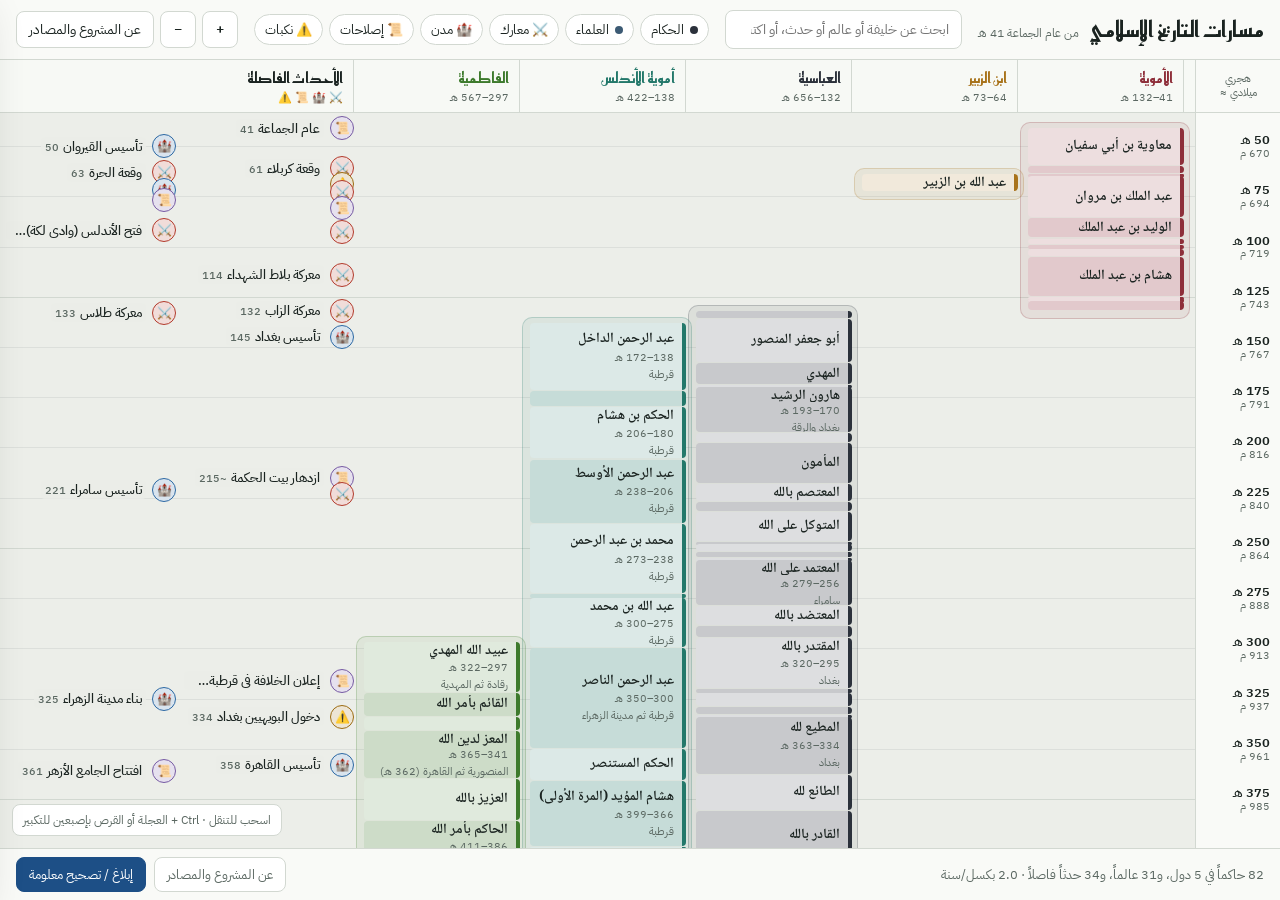
==== site/index.html @ c0fce83b "إضافة مفتاح Turnstile العام لنموذج الإبلاغ Co-Authored-By: Claude Opus 5.5 (1M context) <noreply@ant" ====
<!doctype html>
<html lang="ar" dir="rtl">
<head>
<meta charset="utf-8">
<meta name="viewport" content="width=device-width, initial-scale=1, viewport-fit=cover">
<title>مسارات التاريخ الإسلامي</title>
<meta name="description" content="لوحة تفاعلية للتاريخ الإسلامي من عام الجماعة 41 هـ: الدول المتعاصرة والحكام والعلماء والأحداث الفاصلة على خط زمني واحد.">
<link rel="preconnect" href="https://fonts.googleapis.com">
<link rel="preconnect" href="https://fonts.gstatic.com" crossorigin>
<link rel="stylesheet" href="https://fonts.googleapis.com/css2?family=IBM+Plex+Sans+Arabic:wght@400;500;600&family=Noto+Naskh+Arabic:wght@400;600&family=Reem+Kufi:wght@500;600&display=swap">
<link rel="stylesheet" href="styles.css">
<!-- TURNSTILE -->
<script src="https://challenges.cloudflare.com/turnstile/v0/api.js" async defer></script>
<!-- /TURNSTILE -->
</head>
<body>
<!-- BODY START -->
<div class="app">
  <header class="bar">
    <div class="brand"><h1>مسارات التاريخ الإسلامي</h1><span>من عام الجماعة 41 هـ</span></div>
    <div class="search">
      <input id="q" type="search" placeholder="ابحث عن خليفة أو عالم أو حدث، أو اكتب سنة هجرية" aria-label="بحث" autocomplete="off">
      <div class="results" id="results" hidden></div>
    </div>
    <div class="chips" role="group" aria-label="تصفية">
      <button class="chip" data-filter="ruler" aria-pressed="true"><i></i>الحكام</button>
      <button class="chip" data-filter="scholar" aria-pressed="true"><i></i>العلماء</button>
      <button class="chip" data-filter="battle" aria-pressed="true">⚔️ معارك</button>
      <button class="chip" data-filter="city" aria-pressed="true">🏰 مدن</button>
      <button class="chip" data-filter="reform" aria-pressed="true">📜 إصلاحات</button>
      <button class="chip" data-filter="calamity" aria-pressed="true">⚠️ نكبات</button>
    </div>
    <div class="tools">
      <button class="btn icon" id="zin" aria-label="تكبير">+</button>
      <button class="btn icon" id="zout" aria-label="تصغير">−</button>
      <button class="btn text" id="aboutBtn">عن المشروع والمصادر</button>
    </div>
  </header>

  <main class="stage" id="stage" aria-label="اللوحة الزمنية">
    <div class="layer" id="layer"></div>
    <div class="heads" id="heads"></div>
    <div class="axis" id="axis"></div>
    <div class="hint">اسحب للتنقل · Ctrl + العجلة أو القرص بإصبعين للتكبير</div>
  </main>

  <footer class="foot">
    <span><span id="statLine"></span> · <span id="zoomLabel"></span></span>
    <div class="acts">
      <button class="btn" id="aboutBtn2">عن المشروع والمصادر</button>
      <button class="btn primary" id="reportBtn">إبلاغ / تصحيح معلومة</button>
    </div>
  </footer>
</div>

<aside class="drawer" id="drawer" aria-hidden="true" aria-labelledby="dTitle"></aside>

<div class="modal" id="about" hidden role="dialog" aria-modal="true" aria-labelledby="aboutTitle">
  <div class="sheet">
    <header><h2 id="aboutTitle">عن المشروع والمصادر</h2><button class="close" data-close aria-label="إغلاق">×</button></header>
    <div class="content prose">
      <h3>فكرة المشروع</h3>
      <p>لوحة واحدة تجمع التاريخ الإسلامي منذ عام الجماعة (41 هـ / 661 م). المحور الرأسي هو الزمن بالسنوات الهجرية مع ما يقابلها ميلادياً، والمسارات الأفقية هي الدول والخلافات. حين تتعاصر دولتان تظهران مسارين متوازيين عند السنوات نفسها، فتقرأ ما كان يجري في بغداد وقرطبة والقاهرة في لحظة واحدة.</p>
      <h3>منهجية العمل</h3>
      <ul>
        <li><b>تداول الحكم:</b> يُعتمد خيار «الخلافة» في ترتيب تداول الحكم، ويُذكر كل حاكم بفترة حكمه ومقر حكمه وأبرز ما وقع في عهده.</li>
        <li><b>الوقائع الخلافية:</b> تُعرض بإيجاز وحياد، بذكر الواقعة دون ترجيح، مع الإشارة إلى اختلاف المصادر حيث يقع.</li>
        <li><b>التواريخ:</b> لكل سجل سنتاه الهجرية والميلادية مدخلتين صراحةً. أما الأرقام الميلادية على المحور فتقريبية للتوجيه فقط. وتعني العلامة «~» أن التاريخ تقريبي في المصادر.</li>
        <li><b>المراجعة:</b> كل سجل يمر بمراجعة منهجية على المصادر قبل اعتماده، وتظهر حالته في بطاقته.</li>
      </ul>
      <h3>معايير الاختيار</h3>
      <ul>
        <li><b>الحكام:</b> الشمول التام لجميع الخلفاء والحكام في كل دولة مدرجة، دون استثناء.</li>
        <li><b>العلماء:</b> المعيار التأسيسي (أصحاب المذاهب وكتب الحديث الأمهات ومؤسسو العلوم)، والمعيار التأثيري الموسوعي، ومعيار الريادة العلمية التجريبية، مع ربط كل عالم بالمدينة التي برز فيها.</li>
        <li><b>الأحداث:</b> ⚔️ المعارك الفاصلة والفتوحات الكبرى، 🏰 تأسيس المدن والعواصم، 📜 الإصلاحات الإدارية والعلمية، ⚠️ النكبات والتحولات الاجتماعية.</li>
      </ul>
      <h3>المصادر المعتمدة</h3>
      <ol id="srcList"></ol>
      <h3>حالة البيانات</h3>
      <p>هذه نسخة أولى تضم الأموية، وخلافة ابن الزبير، والعباسية في بغداد، وأموية الأندلس، والفاطمية. جميع السجلات الآن بحالة «مسودة» حتى تتم مراجعتها على المصادر. الدول التالية في خطة الإدخال: العباسية في القاهرة، والمماليك، والعثمانية، والمرابطون والموحدون، والسلاجقة وغيرها.</p>
      <p>إن وجدت خطأ فاستخدم زر «إبلاغ / تصحيح معلومة» في أي بطاقة أو أسفل الصفحة.</p>
    </div>
  </div>
</div>

<div class="modal" id="feedback" hidden role="dialog" aria-modal="true" aria-labelledby="fbTitle">
  <div class="sheet">
    <header><h2 id="fbTitle">إبلاغ / تصحيح معلومة</h2><button class="close" data-close aria-label="إغلاق">×</button></header>
    <div class="content">
      <form class="form" id="fbForm" novalidate>
        <label for="fbType">نوع الملاحظة
          <select id="fbType" name="type" required>
            <option value="historical">خطأ تاريخي</option>
            <option value="spelling">خطأ إملائي</option>
            <option value="add_scholar">اقتراح إضافة عالم</option>
            <option value="add_event">اقتراح إضافة حدث</option>
            <option value="other">أخرى</option>
          </select>
        </label>
        <label for="fbItem">العنصر المعني
          <input id="fbItem" name="item_label" maxlength="200" placeholder="مثال: هارون الرشيد (170 هـ)">
        </label>
        <input type="hidden" id="fbItemKey" name="item_key">
        <label for="fbDetails">التفاصيل
          <textarea id="fbDetails" name="details" maxlength="3000" required placeholder="ما الخطأ أو الإضافة المقترحة؟"></textarea>
        </label>
        <label for="fbSource">المصدر المقترح
          <input id="fbSource" name="source" maxlength="500" placeholder="اسم الكتاب والجزء والصفحة إن أمكن">
        </label>
        <label for="fbEmail">بريدك للتواصل (اختياري)
          <input id="fbEmail" name="email" type="email" maxlength="200" autocomplete="email">
        </label>
        <div class="hp" aria-hidden="true"><label for="fbWebsite">اترك هذا الحقل فارغاً<input id="fbWebsite" name="website" tabindex="-1" autocomplete="off"></label></div>
        <!-- TURNSTILE --><div class="cf-turnstile" data-sitekey="0x4AAAAAAFi5M4EU6IXtE2SF" data-language="ar"></div><!-- /TURNSTILE -->
        <div class="msg" id="fbMsg" hidden></div>
        <div class="row"><button class="btn primary" id="fbSend" type="submit">إرسال الملاحظة</button><button class="btn" type="button" data-close>إلغاء</button></div>
      </form>
    </div>
  </div>
</div>
<!-- BODY END -->
<script src="data.js"></script>
<script src="app.js"></script>
</body>
</html>
---- site/styles.css ----
/* Layout: full-screen canvas. Time axis down the right edge, parallel dynasty lanes run right-to-left, detail drawer slides in from the left. */
:root {
  --bg: #eceee9;
  --surface: #f9faf7;
  --raised: #ffffff;
  --ink: #1a2320;
  --muted: #5b6862;
  --line: #d2d8d1;
  --grid: rgba(26, 35, 32, 0.07);
  --accent: #1d4f86;
  --accent-ink: #ffffff;
  --focus: #1d4f86;
  --shadow: 0 10px 40px rgba(20, 30, 26, 0.16);

  --d-umayyad: #8e2f3a;
  --d-zubayr: #a8731b;
  --d-abbasid: #2b313b;
  --d-andalus: #23786a;
  --d-fatimid: #3d7a2c;

  --c-battle: #b23a2b;
  --c-city: #2c68a3;
  --c-reform: #765aa3;
  --c-calamity: #9c6c12;
  --c-scholar: #3c5a74;

  --f-display: "Reem Kufi", "Noto Kufi Arabic", "Segoe UI", Tahoma, sans-serif;
  --f-body: "Noto Naskh Arabic", "Amiri", "Traditional Arabic", serif;
  --f-ui: "IBM Plex Sans Arabic", "Segoe UI", Tahoma, sans-serif;
  color-scheme: light;
}
@media (prefers-color-scheme: dark) {
  :root:not([data-theme="light"]) {
    --bg: #111614; --surface: #171d1a; --raised: #1e2522; --ink: #e5ebe6; --muted: #98a59e; --line: #2c3631;
    --grid: rgba(229, 235, 230, 0.06); --accent: #7fb0e6; --accent-ink: #0d1a28; --focus: #9cc3ef; --shadow: 0 10px 40px rgba(0, 0, 0, 0.5);
    --d-umayyad: #c75b67; --d-zubayr: #d39b3c; --d-abbasid: #9aa6b8; --d-andalus: #4fb3a1; --d-fatimid: #72b45c;
    --c-battle: #e0705f; --c-city: #6ea6dc; --c-reform: #a991d4; --c-calamity: #d3a24a; --c-scholar: #8eb0cc;
    color-scheme: dark;
  }
}
:root[data-theme="dark"] {
  --bg: #111614; --surface: #171d1a; --raised: #1e2522; --ink: #e5ebe6; --muted: #98a59e; --line: #2c3631;
  --grid: rgba(229, 235, 230, 0.06); --accent: #7fb0e6; --accent-ink: #0d1a28; --focus: #9cc3ef; --shadow: 0 10px 40px rgba(0, 0, 0, 0.5);
  --d-umayyad: #c75b67; --d-zubayr: #d39b3c; --d-abbasid: #9aa6b8; --d-andalus: #4fb3a1; --d-fatimid: #72b45c;
  --c-battle: #e0705f; --c-city: #6ea6dc; --c-reform: #a991d4; --c-calamity: #d3a24a; --c-scholar: #8eb0cc;
  color-scheme: dark;
}

html, body { height: 100%; }
[hidden] { display: none !important; }
body {
  margin: 0; background: var(--bg); color: var(--ink);
  font-family: var(--f-ui); font-size: 14px; overflow: hidden;
}
.app { height: 100%; display: grid; grid-template-rows: auto 1fr auto; }
button, input, select, textarea { font: inherit; color: inherit; }
:focus-visible { outline: 2px solid var(--focus); outline-offset: 2px; }

/* top bar */
.bar {
  display: flex; flex-wrap: wrap; align-items: center; gap: 10px 16px;
  padding-block: 10px; padding-left: max(16px, env(safe-area-inset-left, 0px)); padding-right: max(16px, env(safe-area-inset-right, 0px));
  background: var(--surface); border-bottom: 1px solid var(--line); position: relative; z-index: 20;
}
.brand { display: flex; align-items: baseline; gap: 10px; min-width: 0; }
.brand h1 { font-family: var(--f-display); font-weight: 600; font-size: 22px; margin: 0; letter-spacing: 0; white-space: nowrap; }
.brand span { color: var(--muted); font-size: 12px; white-space: nowrap; }
.search { position: relative; flex: 1 1 220px; max-width: 360px; min-width: 0; }
.search input {
  width: 100%; box-sizing: border-box; padding: 8px 12px; border-radius: 8px;
  border: 1px solid var(--line); background: var(--raised);
}
.results {
  position: absolute; inset-inline: 0; top: calc(100% + 4px); background: var(--raised); border: 1px solid var(--line);
  border-radius: 8px; box-shadow: var(--shadow); max-height: 320px; overflow: auto; z-index: 30; padding: 4px;
}
.results button {
  display: flex; justify-content: space-between; gap: 12px; width: 100%; text-align: start; padding: 8px 10px;
  border: 0; background: none; border-radius: 6px; cursor: pointer;
}
.results button:hover, .results button.on { background: var(--bg); }
.results small { color: var(--muted); font-variant-numeric: tabular-nums; white-space: nowrap; }
.chips { display: flex; flex-wrap: wrap; gap: 6px; }
.chip {
  display: inline-flex; align-items: center; gap: 6px; padding: 5px 10px; border-radius: 999px;
  border: 1px solid var(--line); background: var(--raised); cursor: pointer; font-size: 13px;
}
.chip[aria-pressed="false"] { opacity: 0.45; }
.chip i { width: 8px; height: 8px; border-radius: 50%; background: var(--d-abbasid); display: inline-block; }
.chip[data-filter="scholar"] i { background: var(--c-scholar); }
.tools { display: flex; gap: 6px; margin-inline-start: auto; }
.btn {
  padding: 7px 12px; border-radius: 8px; border: 1px solid var(--line); background: var(--raised); cursor: pointer; white-space: nowrap;
}
.btn.primary { background: var(--accent); color: var(--accent-ink); border-color: var(--accent); }
.btn.icon { width: 36px; padding: 7px 0; text-align: center; font-weight: 600; }

/* stage */
.stage { position: relative; overflow: hidden; touch-action: none; cursor: grab; user-select: none; background: var(--bg); }
.stage.dragging { cursor: grabbing; }
.layer { position: absolute; inset: 0; }
.grid-line { position: absolute; left: 0; right: 0; height: 0; border-top: 1px solid var(--grid); }
.grid-line.major { border-top-color: var(--line); }
.band { position: absolute; border-radius: 10px; background: color-mix(in srgb, var(--c) 8%, transparent); border: 1px solid color-mix(in srgb, var(--c) 22%, transparent); }

.axis {
  position: absolute; top: 0; bottom: 0; right: 0; width: 84px; background: var(--surface);
  border-left: 1px solid var(--line); z-index: 6; padding-right: env(safe-area-inset-right, 0px);
}
.tick { position: absolute; right: 10px; transform: translateY(-50%); text-align: right; line-height: 1.15; font-variant-numeric: tabular-nums; }
.tick b { display: block; font-size: 13px; font-weight: 600; }
.tick small { display: block; font-size: 10.5px; color: var(--muted); }
.axis-cap { position: absolute; top: 0; right: 0; width: 84px; height: 52px; display: grid; place-content: center; text-align: center; font-size: 11px; color: var(--muted); background: var(--surface); border-bottom: 1px solid var(--line); z-index: 2; line-height: 1.3; }

.heads { position: absolute; top: 0; left: 0; right: 84px; height: 52px; background: color-mix(in srgb, var(--surface) 92%, transparent); border-bottom: 1px solid var(--line); z-index: 5; overflow: hidden; }
.head { position: absolute; top: 0; height: 52px; display: flex; flex-direction: column; justify-content: center; padding-inline: 10px; box-sizing: border-box; border-inline-start: 1px solid var(--line); }
.head strong { font-family: var(--f-display); font-weight: 600; font-size: 15px; color: var(--c, var(--ink)); white-space: nowrap; overflow: hidden; text-overflow: ellipsis; }
.head small { color: var(--muted); font-size: 11px; font-variant-numeric: tabular-nums; white-space: nowrap; }

.item { position: absolute; border: 0; padding: 0; margin: 0; background: none; cursor: pointer; text-align: right; color: var(--ink); }
.ruler {
  background: color-mix(in srgb, var(--c) 16%, var(--raised)); border-right: 4px solid var(--c);
  border-radius: 4px; overflow: hidden; box-sizing: border-box; padding: 0 8px; display: flex; flex-direction: column; justify-content: center;
}
.ruler:nth-child(even) { background: color-mix(in srgb, var(--c) 26%, var(--raised)); }
.ruler .n { font-family: var(--f-body); font-size: 14px; font-weight: 600; white-space: nowrap; overflow: hidden; text-overflow: ellipsis; line-height: 1.3; }
.ruler .y { font-size: 11px; color: var(--muted); font-variant-numeric: tabular-nums; white-space: nowrap; }
.ruler .cap { font-size: 11px; color: var(--muted); white-space: nowrap; overflow: hidden; text-overflow: ellipsis; }
.ruler.thin .n, .ruler.thin .y, .ruler.thin .cap { display: none; }
.ruler.short .y, .ruler.short .cap { display: none; }
.item.review::after { content: ""; position: absolute; top: 4px; left: 4px; width: 6px; height: 6px; border-radius: 50%; background: var(--c-calamity); }

.event { display: flex; align-items: center; gap: 6px; height: 24px; transform: translateY(-50%); white-space: nowrap; }
.event .dot { width: 22px; height: 22px; border-radius: 50%; display: grid; place-items: center; font-size: 12px; background: color-mix(in srgb, var(--c) 18%, var(--raised)); border: 1.5px solid var(--c); flex: none; }
.event .t { font-size: 12.5px; font-weight: 500; overflow: hidden; text-overflow: ellipsis; background: color-mix(in srgb, var(--bg) 80%, transparent); padding-inline: 4px; border-radius: 4px; }
.event .t em { font-style: normal; color: var(--muted); font-variant-numeric: tabular-nums; font-size: 11px; margin-inline-start: 4px; }

.scholar { display: flex; gap: 6px; }
.event.crowd .t, .scholar.crowd .lbl { display: none; }
.event.crowd:hover .t, .event.crowd:focus-visible .t { display: block; position: relative; z-index: 4; }
.scholar .life { width: 4px; border-radius: 2px; background: var(--c-scholar); flex: none; min-height: 10px; }
.scholar .life.approx { background: repeating-linear-gradient(to bottom, var(--c-scholar) 0 6px, transparent 6px 9px); }
.scholar .lbl { font-size: 12.5px; line-height: 1.35; white-space: nowrap; overflow: hidden; }
.scholar .lbl b { font-family: var(--f-body); font-weight: 600; display: block; overflow: hidden; text-overflow: ellipsis; }
.scholar .lbl small { color: var(--muted); display: block; overflow: hidden; text-overflow: ellipsis; }

.item.sel { outline: 2px solid var(--focus); outline-offset: 2px; z-index: 3; }
.hint { position: absolute; bottom: 12px; left: max(12px, env(safe-area-inset-left, 0px)); z-index: 7; background: var(--raised); border: 1px solid var(--line); border-radius: 8px; padding: 6px 10px; color: var(--muted); font-size: 12px; pointer-events: none; }

/* footer */
.foot {
  display: flex; flex-wrap: wrap; align-items: center; gap: 8px 16px; justify-content: space-between;
  padding-block: 8px; padding-left: max(16px, env(safe-area-inset-left, 0px)); padding-right: max(16px, env(safe-area-inset-right, 0px));
  background: var(--surface); border-top: 1px solid var(--line); font-size: 12.5px; color: var(--muted);
}
.foot .acts { display: flex; gap: 8px; }

/* drawer */
.drawer {
  position: fixed; top: 0; bottom: 0; left: 0; width: min(420px, 100vw); z-index: 40; background: var(--raised);
  box-shadow: var(--shadow); border-right: 1px solid var(--line); display: flex; flex-direction: column;
  transform: translateX(-104%); transition: transform 0.22s ease; padding-left: env(safe-area-inset-left, 0px);
}
.drawer.open { transform: none; }
.drawer header { display: flex; align-items: flex-start; gap: 12px; padding: 18px 20px 12px; border-bottom: 1px solid var(--line); border-top: 5px solid var(--c, var(--accent)); }
.drawer header > div { flex: 1; min-width: 0; }
.kicker { font-size: 12px; color: var(--c, var(--muted)); font-weight: 600; letter-spacing: 0; }
.drawer h2 { font-family: var(--f-display); font-weight: 600; font-size: 26px; margin: 4px 0 2px; text-wrap: balance; line-height: 1.25; }
.drawer .full { font-family: var(--f-body); color: var(--muted); font-size: 15px; }
.drawer .body { overflow: auto; padding: 16px 20px 24px; display: flex; flex-direction: column; gap: 18px; font-family: var(--f-body); font-size: 16px; line-height: 1.8; }
.facts { display: grid; grid-template-columns: auto 1fr; gap: 6px 14px; margin: 0; font-family: var(--f-ui); font-size: 14px; }
.facts dt { color: var(--muted); }
.facts dd { margin: 0; font-variant-numeric: tabular-nums; min-width: 0; }
.drawer h3 { font-family: var(--f-ui); font-size: 12.5px; color: var(--muted); font-weight: 600; margin: 0 0 6px; }
.drawer ul { margin: 0; padding-inline-start: 20px; }
.note { background: var(--bg); border-radius: 8px; padding: 10px 12px; font-size: 14.5px; line-height: 1.7; }
.status { display: inline-flex; align-items: center; gap: 6px; font-family: var(--f-ui); font-size: 12px; padding: 3px 9px; border-radius: 999px; border: 1px solid var(--line); color: var(--muted); }
.status::before { content: ""; width: 7px; height: 7px; border-radius: 50%; background: var(--c-calamity); }
.peers { display: flex; flex-wrap: wrap; gap: 6px; font-family: var(--f-ui); }
.peers button { border: 1px solid var(--line); background: var(--surface); border-radius: 6px; padding: 3px 8px; cursor: pointer; font-size: 13px; }
.peers button i { display: inline-block; width: 7px; height: 7px; border-radius: 50%; background: var(--c); margin-inline-end: 5px; }
.srcs { font-size: 14px; }
.srcs li span { color: var(--muted); }
.close { border: 0; background: none; font-size: 22px; cursor: pointer; color: var(--muted); padding: 0 4px; line-height: 1; }
.drawer footer { padding: 12px 20px; border-top: 1px solid var(--line); display: flex; gap: 8px; }

/* modal */
.modal { position: fixed; inset: 0; z-index: 50; background: rgba(10, 16, 14, 0.45); display: grid; place-items: center; padding: 16px; }
.sheet {
  background: var(--raised); border-radius: 12px; box-shadow: var(--shadow); width: min(640px, 100%); max-height: calc(100% - 32px);
  display: flex; flex-direction: column; overflow: hidden;
}
.sheet > header { display: flex; justify-content: space-between; align-items: center; padding: 16px 20px; border-bottom: 1px solid var(--line); }
.sheet > header h2 { font-family: var(--f-display); font-weight: 600; font-size: 22px; margin: 0; }
.sheet .content { overflow: auto; padding: 18px 20px 22px; }
.prose { font-family: var(--f-body); font-size: 16px; line-height: 1.9; max-width: 65ch; }
.prose h3 { font-family: var(--f-display); font-weight: 600; font-size: 18px; margin: 22px 0 6px; }
.prose h3:first-child { margin-top: 0; }
.prose ol, .prose ul { padding-inline-start: 22px; margin: 6px 0; }
.form { display: grid; gap: 14px; }
.form label { display: grid; gap: 6px; font-size: 13px; color: var(--muted); }
.form input, .form select, .form textarea { padding: 9px 11px; border-radius: 8px; border: 1px solid var(--line); background: var(--surface); color: var(--ink); font-size: 14.5px; }
.form textarea { min-height: 110px; resize: vertical; font-family: var(--f-body); line-height: 1.7; }
.form .hp { position: absolute; left: -9999px; width: 1px; height: 1px; overflow: hidden; }
.form .row { display: flex; gap: 10px; flex-wrap: wrap; align-items: center; }
.msg { border-radius: 8px; padding: 10px 12px; font-size: 14px; background: var(--bg); }
.msg.ok { border-inline-start: 4px solid var(--d-fatimid); }
.msg.warn { border-inline-start: 4px solid var(--c-calamity); }

@media (max-width: 720px) {
  .brand span { display: none; }
  .bar { gap: 8px 10px; }
  .chips { flex-wrap: nowrap; overflow-x: auto; flex: 1 1 100%; order: 3; scrollbar-width: none; }
  .chip { flex: none; }
  .tools { order: 1; }
  .tools .btn.text { display: none; }
  .drawer { top: auto; height: 78%; width: 100%; border-right: 0; border-radius: 14px 14px 0 0; transform: translateY(104%); padding-bottom: env(safe-area-inset-bottom, 0px); }
  .drawer.open { transform: none; }
  .hint { display: none; }
}
@media (prefers-reduced-motion: reduce) { .drawer { transition: none; } }
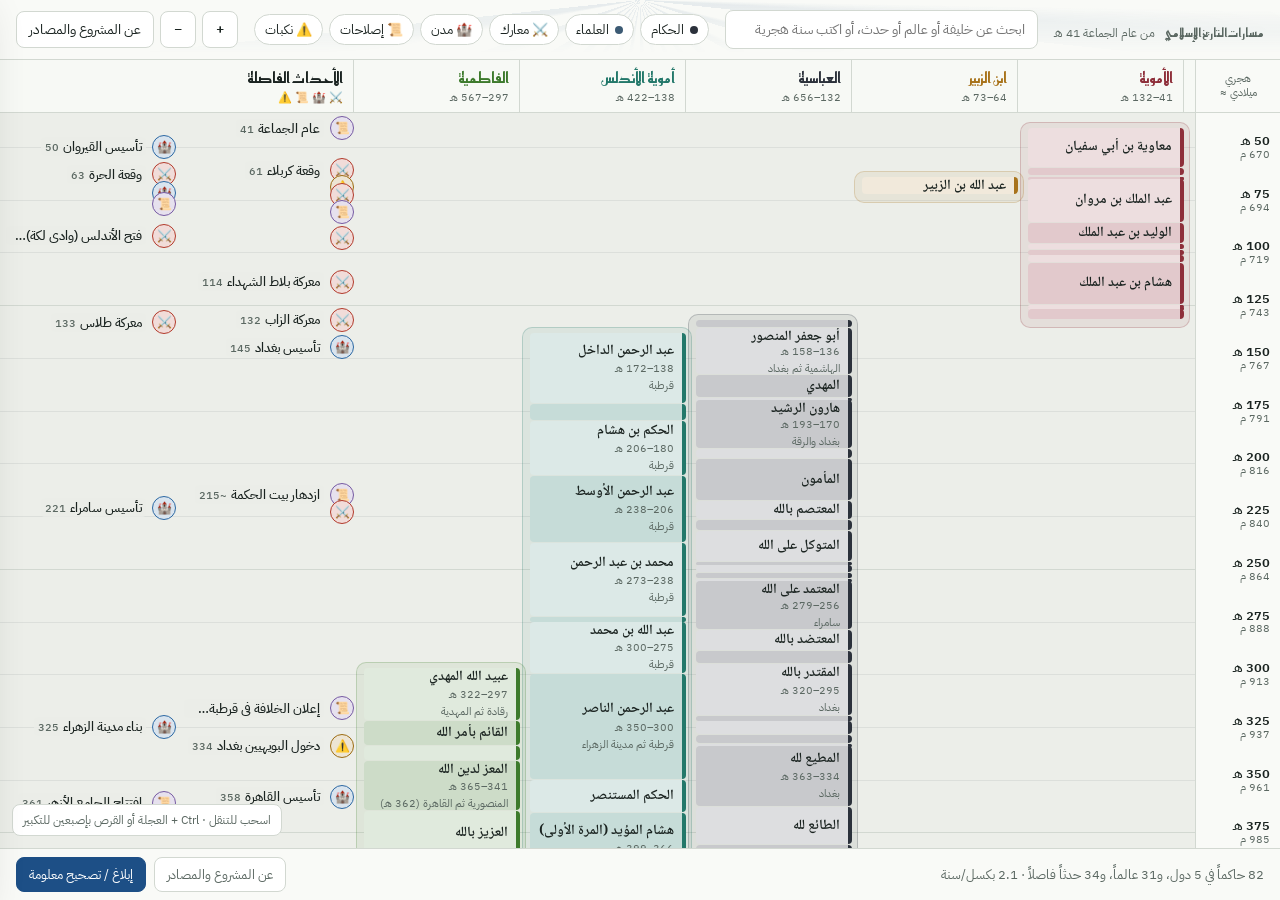
==== commit bd65d26d: "Add motion: animated title, counters, scroll reveals, Lenis in About - Vendor GSAP, ScrollTrigger an" ====
--- a/site/index.html
+++ b/site/index.html
@@ -48,7 +48,7 @@
     <span><span id="statLine"></span> · <span id="zoomLabel"></span></span>
     <div class="acts">
       <button class="btn" id="aboutBtn2">عن المشروع والمصادر</button>
-      <button class="btn primary" id="reportBtn">إبلاغ / تصحيح معلومة</button>
+      <button class="btn primary star-border" id="reportBtn">إبلاغ / تصحيح معلومة</button>
     </div>
   </footer>
 </div>
@@ -58,9 +58,16 @@
 <div class="modal" id="about" hidden role="dialog" aria-modal="true" aria-labelledby="aboutTitle">
   <div class="sheet">
     <header><h2 id="aboutTitle">عن المشروع والمصادر</h2><button class="close" data-close aria-label="إغلاق">×</button></header>
-    <div class="content prose">
+    <div class="content">
+     <div class="prose">
       <h3>فكرة المشروع</h3>
       <p>لوحة واحدة تجمع التاريخ الإسلامي منذ عام الجماعة (41 هـ / 661 م). المحور الرأسي هو الزمن بالسنوات الهجرية مع ما يقابلها ميلادياً، والمسارات الأفقية هي الدول والخلافات. حين تتعاصر دولتان تظهران مسارين متوازيين عند السنوات نفسها، فتقرأ ما كان يجري في بغداد وقرطبة والقاهرة في لحظة واحدة.</p>
+      <div class="stats" aria-label="أرقام المشروع">
+        <div><b data-count="rulers">82</b><span>حاكماً</span></div>
+        <div><b data-count="dynasties">5</b><span>دولة</span></div>
+        <div><b data-count="scholars">31</b><span>عالماً</span></div>
+        <div><b data-count="events">34</b><span>حدثاً فاصلاً</span></div>
+      </div>
       <h3>منهجية العمل</h3>
       <ul>
         <li><b>تداول الحكم:</b> يُعتمد خيار «الخلافة» في ترتيب تداول الحكم، ويُذكر كل حاكم بفترة حكمه ومقر حكمه وأبرز ما وقع في عهده.</li>
@@ -79,6 +86,7 @@
       <h3>حالة البيانات</h3>
       <p>هذه نسخة أولى تضم الأموية، وخلافة ابن الزبير، والعباسية في بغداد، وأموية الأندلس، والفاطمية. جميع السجلات الآن بحالة «مسودة» حتى تتم مراجعتها على المصادر. الدول التالية في خطة الإدخال: العباسية في القاهرة، والمماليك، والعثمانية، والمرابطون والموحدون، والسلاجقة وغيرها.</p>
       <p>إن وجدت خطأ فاستخدم زر «إبلاغ / تصحيح معلومة» في أي بطاقة أو أسفل الصفحة.</p>
+     </div>
     </div>
   </div>
 </div>
@@ -120,6 +128,10 @@
 </div>
 <!-- BODY END -->
 <script src="data.js"></script>
+<script src="vendor/gsap.min.js"></script>
+<script src="vendor/ScrollTrigger.min.js"></script>
+<script src="vendor/lenis.min.js"></script>
 <script src="app.js"></script>
+<script src="motion.js"></script>
 </body>
 </html>
--- a/site/styles.css
+++ b/site/styles.css
@@ -219,3 +219,25 @@
   .hint { display: none; }
 }
 @media (prefers-reduced-motion: reduce) { .drawer { transition: none; } }
+
+/* ---------- حركات بصرية (motion.js) ---------- */
+.stats { display: grid; grid-template-columns: repeat(2, 1fr); gap: 10px; margin: 16px 0; }
+.stats > div { background: var(--raised); border: 1px solid var(--line); border-radius: 10px; padding: 12px 14px; display: grid; gap: 2px; }
+.stats b { font-family: var(--f-display); font-size: 26px; font-weight: 600; color: var(--accent); font-variant-numeric: tabular-nums; }
+.stats span { font-size: 13px; color: var(--muted); }
+
+/* حدّ متحرك حول زر الإبلاغ */
+.star-border { position: relative; overflow: hidden; isolation: isolate; border-color: transparent; }
+.star-border::before { content: ""; position: absolute; left: 50%; top: 50%; width: 180%; aspect-ratio: 1; translate: -50% -50%; z-index: -2; background: conic-gradient(from 0deg, transparent 0 75%, var(--focus) 84%, transparent 92%); animation: star-spin 4s linear infinite; }
+.star-border::after { content: ""; position: absolute; inset: 1px; border-radius: inherit; z-index: -1; background: var(--accent); }
+@keyframes star-spin { to { transform: rotate(360deg); } }
+
+/* أشعة ضوئية خفيفة خلف الشريط العلوي */
+.bar::before { content: ""; position: absolute; inset: 0; z-index: -1; pointer-events: none; background: repeating-conic-gradient(from 0deg at 50% 0%, transparent 0 7deg, color-mix(in srgb, var(--accent) 9%, transparent) 9deg 12deg); mask-image: linear-gradient(to bottom, #000 0%, transparent 90%); animation: rays-pulse 9s ease-in-out infinite; }
+@keyframes rays-pulse { 50% { opacity: 0.45; } }
+
+.bw { display: inline-block; }
+
+@media (prefers-reduced-motion: reduce) {
+  .star-border::before, .bar::before { animation: none; }
+}
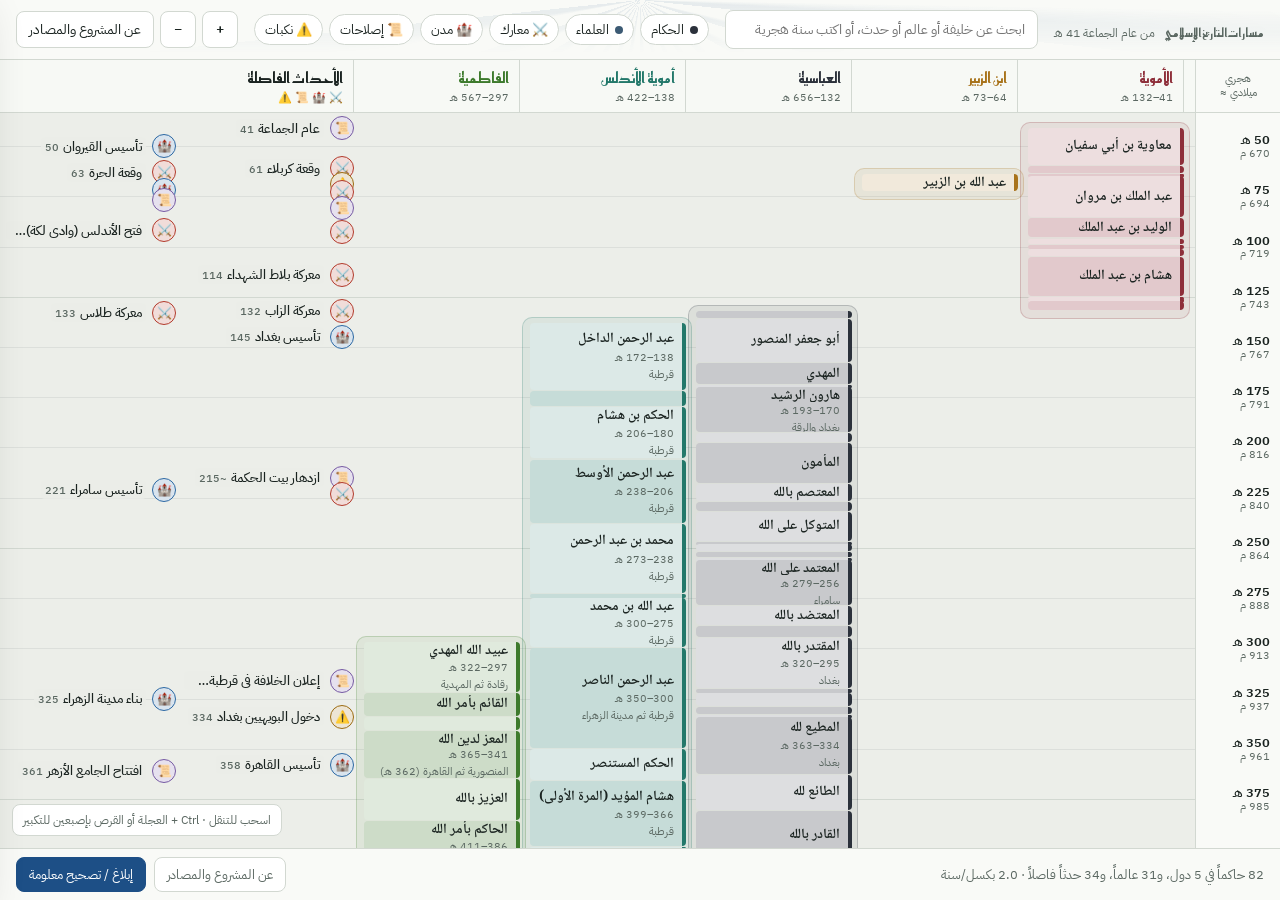
==== commit 6087e715: "Add annual sponsorship banner managed from the admin page - site/sponsor.js + sponsor.css: slim RTL " ====
--- a/site/index.html
+++ b/site/index.html
@@ -9,6 +9,7 @@
 <link rel="preconnect" href="https://fonts.gstatic.com" crossorigin>
 <link rel="stylesheet" href="https://fonts.googleapis.com/css2?family=IBM+Plex+Sans+Arabic:wght@400;500;600&family=Noto+Naskh+Arabic:wght@400;600&family=Reem+Kufi:wght@500;600&display=swap">
 <link rel="stylesheet" href="styles.css">
+<link rel="stylesheet" href="sponsor.css">
 <!-- TURNSTILE -->
 <script src="https://challenges.cloudflare.com/turnstile/v0/api.js" async defer></script>
 <!-- /TURNSTILE -->
@@ -36,6 +37,8 @@
       <button class="btn text" id="aboutBtn">عن المشروع والمصادر</button>
     </div>
   </header>
+
+  <aside class="sponsor" id="sponsor" aria-label="الراعي السنوي" hidden></aside>
 
   <main class="stage" id="stage" aria-label="اللوحة الزمنية">
     <div class="layer" id="layer"></div>
@@ -131,6 +134,7 @@
 <script src="vendor/gsap.min.js"></script>
 <script src="vendor/ScrollTrigger.min.js"></script>
 <script src="vendor/lenis.min.js"></script>
+<script src="sponsor.js"></script>
 <script src="app.js"></script>
 <script src="motion.js"></script>
 </body>
--- a/site/sponsor.css
+++ b/site/sponsor.css
@@ -0,0 +1,50 @@
+/* بنر الرعاية السنوية: شريط هادئ بين الشريط العلوي واللوحة الزمنية. */
+.app > .bar { grid-row: 1; }
+.app > .sponsor { grid-row: 2; }
+.app > .stage { grid-row: 3; }
+.app > .foot { grid-row: 4; }
+.app { grid-template-rows: auto auto 1fr auto; }
+
+.sponsor {
+  --sp-bg: #f6f0e1; --sp-ink: #3a2f1c; --sp-muted: #6e6047; --sp-gold: #a8731b; --sp-line: #e3d5b3;
+  background: var(--sp-bg); color: var(--sp-ink); border-bottom: 1px solid var(--sp-line);
+  position: relative; z-index: 10;
+}
+@media (prefers-color-scheme: dark) {
+  :root:not([data-theme="light"]) .sponsor { --sp-bg: #1d1a12; --sp-ink: #efe5cc; --sp-muted: #b8a983; --sp-gold: #d3a24a; --sp-line: #3a3322; }
+}
+:root[data-theme="dark"] .sponsor { --sp-bg: #1d1a12; --sp-ink: #efe5cc; --sp-muted: #b8a983; --sp-gold: #d3a24a; --sp-line: #3a3322; }
+
+.sponsor-link {
+  display: flex; align-items: center; gap: 12px; min-width: 0;
+  padding-block: 8px; padding-left: max(16px, env(safe-area-inset-left, 0px)); padding-right: max(16px, env(safe-area-inset-right, 0px));
+  color: inherit; text-decoration: none;
+}
+.sponsor-link:focus-visible { outline: 2px solid var(--sp-gold); outline-offset: -3px; }
+.sponsor-badge {
+  flex: none; font-size: 11px; font-weight: 600; letter-spacing: 0; color: var(--sp-gold);
+  border: 1px solid currentColor; border-radius: 999px; padding: 2px 9px; white-space: nowrap;
+}
+.sponsor-logo { flex: none; height: 24px; width: auto; max-width: 96px; object-fit: contain; }
+.sponsor-text { display: flex; align-items: baseline; gap: 10px; min-width: 0; flex: 1 1 auto; }
+.sponsor-name { font-family: var(--f-display); font-weight: 600; font-size: 15px; white-space: nowrap; }
+.sponsor-tagline { color: var(--sp-muted); font-size: 13px; white-space: nowrap; overflow: hidden; text-overflow: ellipsis; min-width: 0; }
+.sponsor-cta {
+  flex: none; display: inline-flex; align-items: center; gap: 6px; font-size: 13px; font-weight: 600;
+  color: var(--sp-gold); border: 1px solid var(--sp-line); border-radius: 8px; padding: 5px 12px; white-space: nowrap;
+  transition: background-color .2s ease, border-color .2s ease;
+}
+.sponsor-arrow { display: inline-block; transition: transform .2s ease; }
+.sponsor-link:hover .sponsor-cta, .sponsor-link:focus-visible .sponsor-cta { border-color: var(--sp-gold); background: color-mix(in srgb, var(--sp-gold) 10%, transparent); }
+.sponsor-link:hover .sponsor-arrow, .sponsor-link:focus-visible .sponsor-arrow { transform: translateX(-3px); }
+
+@media (max-width: 720px) {
+  .sponsor-link { gap: 8px; padding-block: 6px; }
+  .sponsor-tagline { display: none; }
+  .sponsor-name { font-size: 14px; overflow: hidden; text-overflow: ellipsis; }
+  .sponsor-cta { padding: 4px 10px; font-size: 12px; }
+}
+@media (prefers-reduced-motion: reduce) {
+  .sponsor-cta, .sponsor-arrow { transition: none; }
+  .sponsor-link:hover .sponsor-arrow, .sponsor-link:focus-visible .sponsor-arrow { transform: none; }
+}
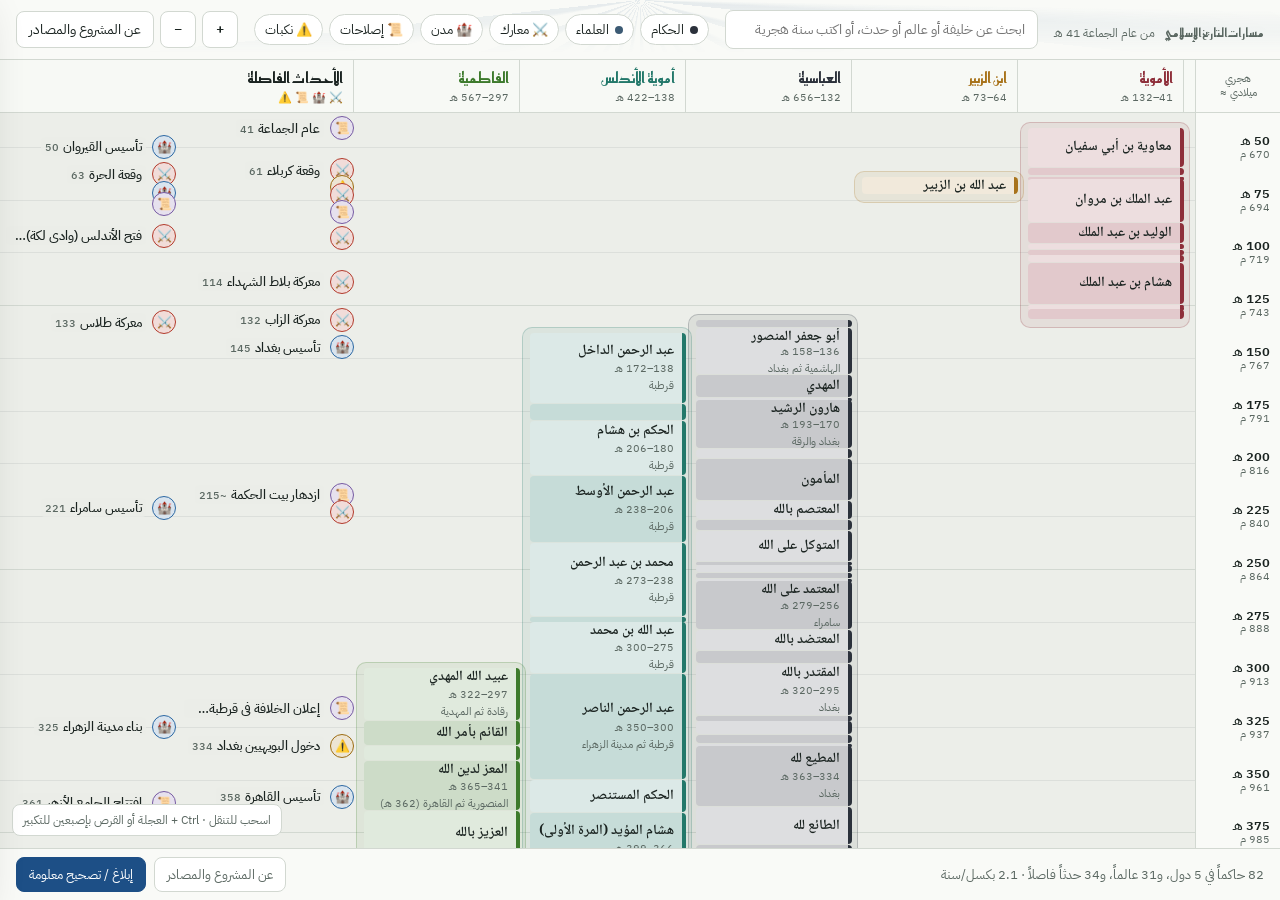
==== commit ca6fea5f: "Make all report fields optional Remove the 10-character minimum for details and the required attribu" ====
--- a/site/index.html
+++ b/site/index.html
@@ -113,7 +113,7 @@
         </label>
         <input type="hidden" id="fbItemKey" name="item_key">
         <label for="fbDetails">التفاصيل
-          <textarea id="fbDetails" name="details" maxlength="3000" required placeholder="ما الخطأ أو الإضافة المقترحة؟"></textarea>
+          <textarea id="fbDetails" name="details" maxlength="3000" placeholder="ما الخطأ أو الإضافة المقترحة؟"></textarea>
         </label>
         <label for="fbSource">المصدر المقترح
           <input id="fbSource" name="source" maxlength="500" placeholder="اسم الكتاب والجزء والصفحة إن أمكن">
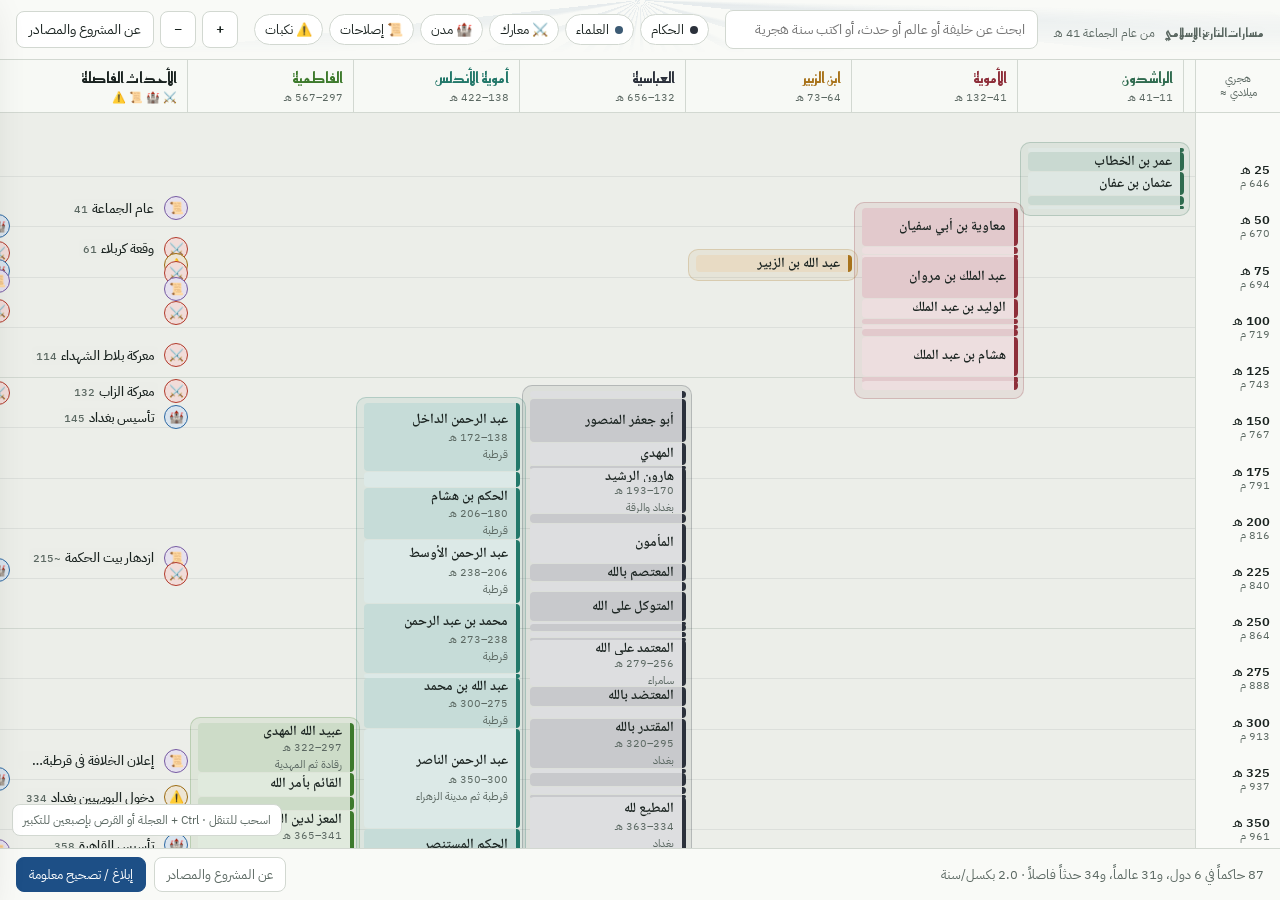
==== commit 66384045: "Add the Rashidun caliphs and extend the timeline to 1 AH Adds Abu Bakr, Umar, Uthman, Ali and Hasan " ====
--- a/site/index.html
+++ b/site/index.html
@@ -66,8 +66,8 @@
       <h3>فكرة المشروع</h3>
       <p>لوحة واحدة تجمع التاريخ الإسلامي منذ عام الجماعة (41 هـ / 661 م). المحور الرأسي هو الزمن بالسنوات الهجرية مع ما يقابلها ميلادياً، والمسارات الأفقية هي الدول والخلافات. حين تتعاصر دولتان تظهران مسارين متوازيين عند السنوات نفسها، فتقرأ ما كان يجري في بغداد وقرطبة والقاهرة في لحظة واحدة.</p>
       <div class="stats" aria-label="أرقام المشروع">
-        <div><b data-count="rulers">82</b><span>حاكماً</span></div>
-        <div><b data-count="dynasties">5</b><span>دولة</span></div>
+        <div><b data-count="rulers">87</b><span>حاكماً</span></div>
+        <div><b data-count="dynasties">6</b><span>دولة</span></div>
         <div><b data-count="scholars">31</b><span>عالماً</span></div>
         <div><b data-count="events">34</b><span>حدثاً فاصلاً</span></div>
       </div>
--- a/site/styles.css
+++ b/site/styles.css
@@ -12,6 +12,7 @@
   --focus: #1d4f86;
   --shadow: 0 10px 40px rgba(20, 30, 26, 0.16);
 
+  --d-rashidun: #2f6b4f;
   --d-umayyad: #8e2f3a;
   --d-zubayr: #a8731b;
   --d-abbasid: #2b313b;
@@ -33,7 +34,7 @@
   :root:not([data-theme="light"]) {
     --bg: #111614; --surface: #171d1a; --raised: #1e2522; --ink: #e5ebe6; --muted: #98a59e; --line: #2c3631;
     --grid: rgba(229, 235, 230, 0.06); --accent: #7fb0e6; --accent-ink: #0d1a28; --focus: #9cc3ef; --shadow: 0 10px 40px rgba(0, 0, 0, 0.5);
-    --d-umayyad: #c75b67; --d-zubayr: #d39b3c; --d-abbasid: #9aa6b8; --d-andalus: #4fb3a1; --d-fatimid: #72b45c;
+    --d-rashidun: #6fbf9a; --d-umayyad: #c75b67; --d-zubayr: #d39b3c; --d-abbasid: #9aa6b8; --d-andalus: #4fb3a1; --d-fatimid: #72b45c;
     --c-battle: #e0705f; --c-city: #6ea6dc; --c-reform: #a991d4; --c-calamity: #d3a24a; --c-scholar: #8eb0cc;
     color-scheme: dark;
   }
@@ -41,7 +42,7 @@
 :root[data-theme="dark"] {
   --bg: #111614; --surface: #171d1a; --raised: #1e2522; --ink: #e5ebe6; --muted: #98a59e; --line: #2c3631;
   --grid: rgba(229, 235, 230, 0.06); --accent: #7fb0e6; --accent-ink: #0d1a28; --focus: #9cc3ef; --shadow: 0 10px 40px rgba(0, 0, 0, 0.5);
-  --d-umayyad: #c75b67; --d-zubayr: #d39b3c; --d-abbasid: #9aa6b8; --d-andalus: #4fb3a1; --d-fatimid: #72b45c;
+  --d-rashidun: #6fbf9a; --d-umayyad: #c75b67; --d-zubayr: #d39b3c; --d-abbasid: #9aa6b8; --d-andalus: #4fb3a1; --d-fatimid: #72b45c;
   --c-battle: #e0705f; --c-city: #6ea6dc; --c-reform: #a991d4; --c-calamity: #d3a24a; --c-scholar: #8eb0cc;
   color-scheme: dark;
 }
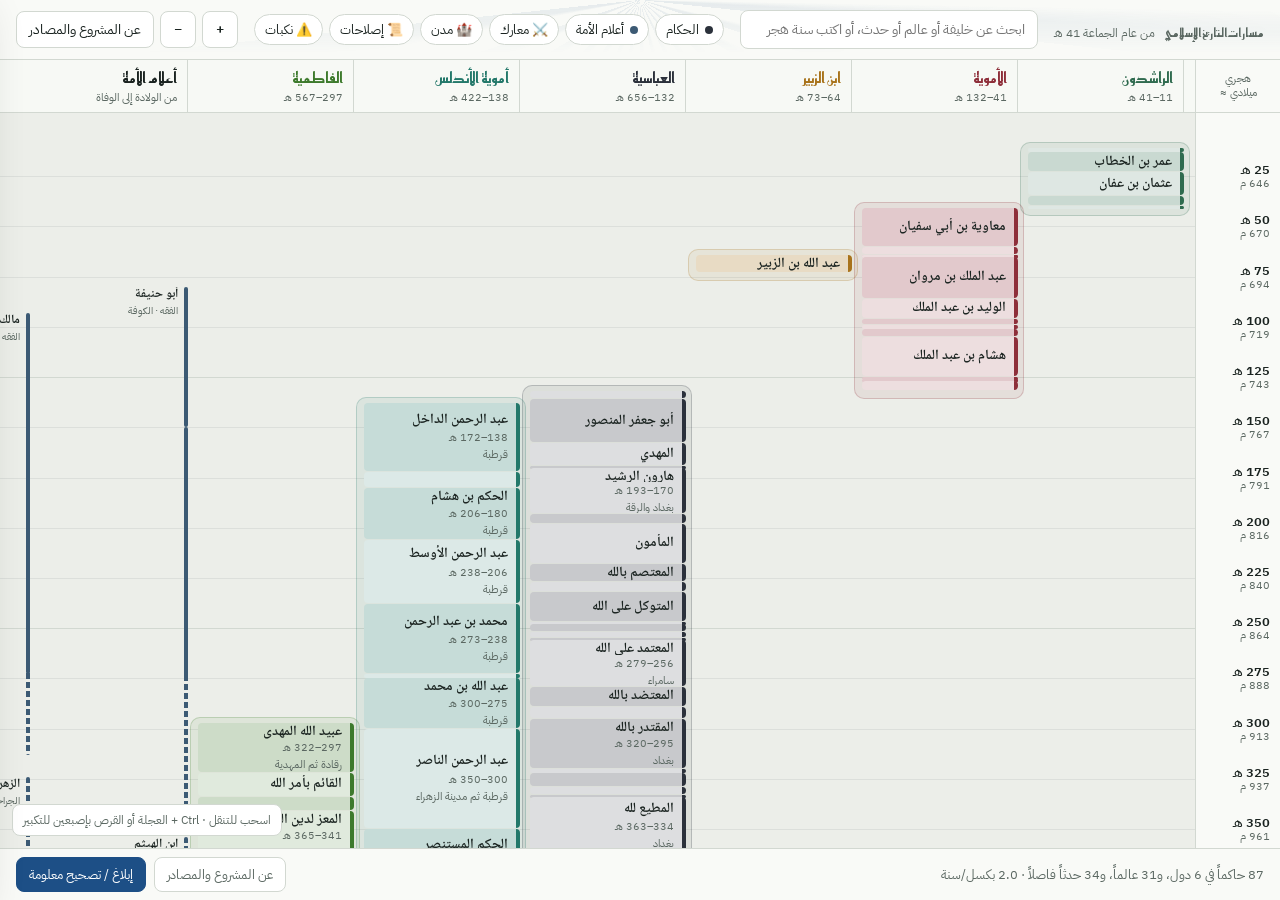
==== commit 3035665b: "Rename scholars lane to أعلام الأمة and place it after the caliphs The scholars lane now comes right" ====
--- a/site/index.html
+++ b/site/index.html
@@ -25,7 +25,7 @@
     </div>
     <div class="chips" role="group" aria-label="تصفية">
       <button class="chip" data-filter="ruler" aria-pressed="true"><i></i>الحكام</button>
-      <button class="chip" data-filter="scholar" aria-pressed="true"><i></i>العلماء</button>
+      <button class="chip" data-filter="scholar" aria-pressed="true"><i></i>أعلام الأمة</button>
       <button class="chip" data-filter="battle" aria-pressed="true">⚔️ معارك</button>
       <button class="chip" data-filter="city" aria-pressed="true">🏰 مدن</button>
       <button class="chip" data-filter="reform" aria-pressed="true">📜 إصلاحات</button>
@@ -81,7 +81,7 @@
       <h3>معايير الاختيار</h3>
       <ul>
         <li><b>الحكام:</b> الشمول التام لجميع الخلفاء والحكام في كل دولة مدرجة، دون استثناء.</li>
-        <li><b>العلماء:</b> المعيار التأسيسي (أصحاب المذاهب وكتب الحديث الأمهات ومؤسسو العلوم)، والمعيار التأثيري الموسوعي، ومعيار الريادة العلمية التجريبية، مع ربط كل عالم بالمدينة التي برز فيها.</li>
+        <li><b>أعلام الأمة:</b> المعيار التأسيسي (أصحاب المذاهب وكتب الحديث الأمهات ومؤسسو العلوم)، والمعيار التأثيري الموسوعي، ومعيار الريادة العلمية التجريبية، مع ربط كل عالم بالمدينة التي برز فيها.</li>
         <li><b>الأحداث:</b> ⚔️ المعارك الفاصلة والفتوحات الكبرى، 🏰 تأسيس المدن والعواصم، 📜 الإصلاحات الإدارية والعلمية، ⚠️ النكبات والتحولات الاجتماعية.</li>
       </ul>
       <h3>المصادر المعتمدة</h3>
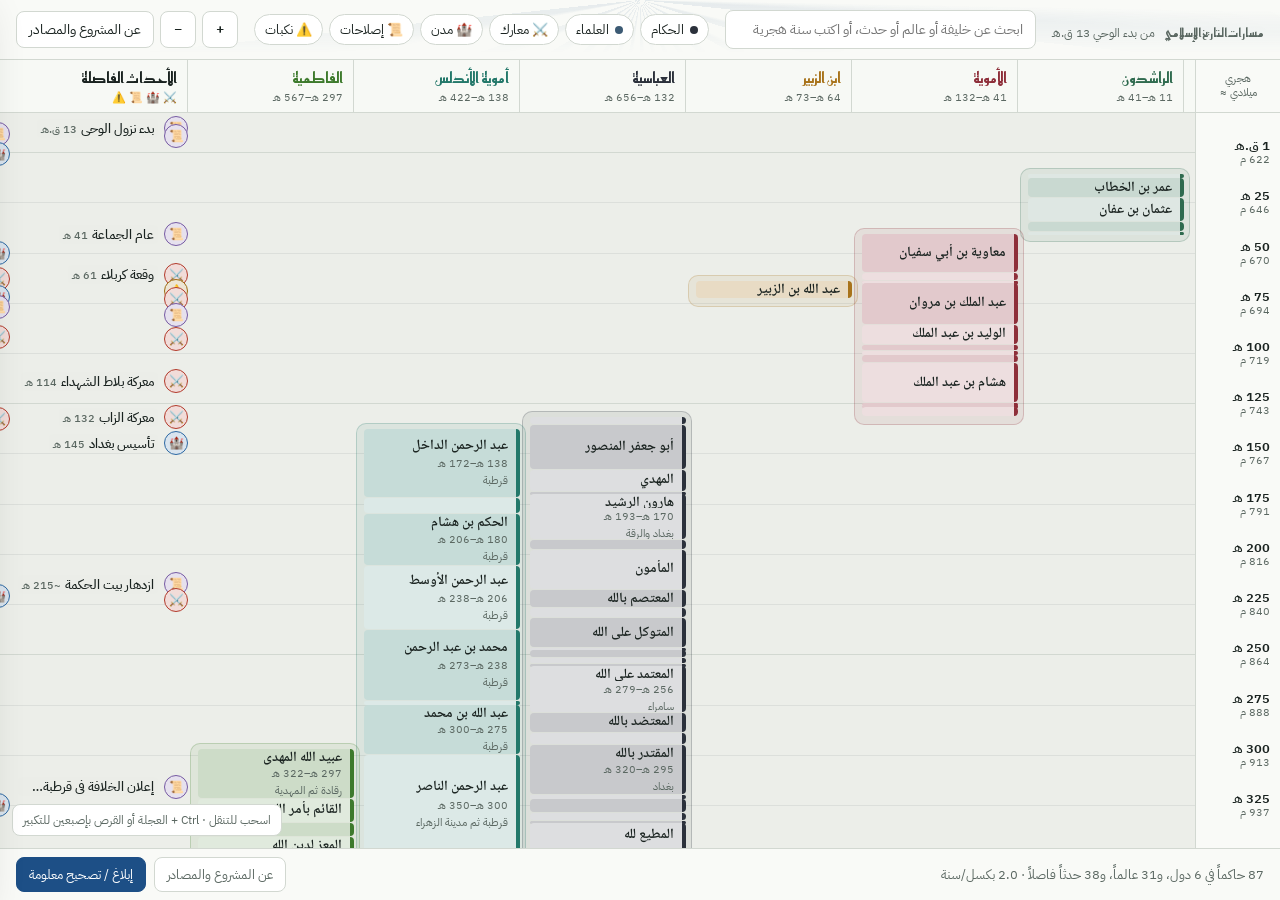
==== commit a9ca496c: "Start the timeline at the revelation (13 ق.هـ) - Pre-Hijra years use 1 ق.هـ = 0 and 13 ق.هـ = -12, s" ====
--- a/site/index.html
+++ b/site/index.html
@@ -4,7 +4,7 @@
 <meta charset="utf-8">
 <meta name="viewport" content="width=device-width, initial-scale=1, viewport-fit=cover">
 <title>مسارات التاريخ الإسلامي</title>
-<meta name="description" content="لوحة تفاعلية للتاريخ الإسلامي من عام الجماعة 41 هـ: الدول المتعاصرة والحكام والعلماء والأحداث الفاصلة على خط زمني واحد.">
+<meta name="description" content="لوحة تفاعلية للتاريخ الإسلامي من بدء الوحي (13 ق.هـ) حتى اليوم: الدول المتعاصرة والحكام والعلماء والأحداث الفاصلة على خط زمني واحد.">
 <link rel="preconnect" href="https://fonts.googleapis.com">
 <link rel="preconnect" href="https://fonts.gstatic.com" crossorigin>
 <link rel="stylesheet" href="https://fonts.googleapis.com/css2?family=IBM+Plex+Sans+Arabic:wght@400;500;600&family=Noto+Naskh+Arabic:wght@400;600&family=Reem+Kufi:wght@500;600&display=swap">
@@ -18,14 +18,14 @@
 <!-- BODY START -->
 <div class="app">
   <header class="bar">
-    <div class="brand"><h1>مسارات التاريخ الإسلامي</h1><span>من عام الجماعة 41 هـ</span></div>
+    <div class="brand"><h1>مسارات التاريخ الإسلامي</h1><span>من بدء الوحي 13 ق.هـ</span></div>
     <div class="search">
       <input id="q" type="search" placeholder="ابحث عن خليفة أو عالم أو حدث، أو اكتب سنة هجرية" aria-label="بحث" autocomplete="off">
       <div class="results" id="results" hidden></div>
     </div>
     <div class="chips" role="group" aria-label="تصفية">
       <button class="chip" data-filter="ruler" aria-pressed="true"><i></i>الحكام</button>
-      <button class="chip" data-filter="scholar" aria-pressed="true"><i></i>أعلام الأمة</button>
+      <button class="chip" data-filter="scholar" aria-pressed="true"><i></i>العلماء</button>
       <button class="chip" data-filter="battle" aria-pressed="true">⚔️ معارك</button>
       <button class="chip" data-filter="city" aria-pressed="true">🏰 مدن</button>
       <button class="chip" data-filter="reform" aria-pressed="true">📜 إصلاحات</button>
@@ -64,7 +64,7 @@
     <div class="content">
      <div class="prose">
       <h3>فكرة المشروع</h3>
-      <p>لوحة واحدة تجمع التاريخ الإسلامي منذ عام الجماعة (41 هـ / 661 م). المحور الرأسي هو الزمن بالسنوات الهجرية مع ما يقابلها ميلادياً، والمسارات الأفقية هي الدول والخلافات. حين تتعاصر دولتان تظهران مسارين متوازيين عند السنوات نفسها، فتقرأ ما كان يجري في بغداد وقرطبة والقاهرة في لحظة واحدة.</p>
+      <p>لوحة واحدة تجمع التاريخ الإسلامي منذ بدء الوحي (13 ق.هـ / 610 م) حتى اليوم. المحور الرأسي هو الزمن بالسنوات الهجرية مع ما يقابلها ميلادياً، والمسارات الأفقية هي الدول والخلافات. حين تتعاصر دولتان تظهران مسارين متوازيين عند السنوات نفسها، فتقرأ ما كان يجري في بغداد وقرطبة والقاهرة في لحظة واحدة.</p>
       <div class="stats" aria-label="أرقام المشروع">
         <div><b data-count="rulers">87</b><span>حاكماً</span></div>
         <div><b data-count="dynasties">6</b><span>دولة</span></div>
@@ -81,7 +81,7 @@
       <h3>معايير الاختيار</h3>
       <ul>
         <li><b>الحكام:</b> الشمول التام لجميع الخلفاء والحكام في كل دولة مدرجة، دون استثناء.</li>
-        <li><b>أعلام الأمة:</b> المعيار التأسيسي (أصحاب المذاهب وكتب الحديث الأمهات ومؤسسو العلوم)، والمعيار التأثيري الموسوعي، ومعيار الريادة العلمية التجريبية، مع ربط كل عالم بالمدينة التي برز فيها.</li>
+        <li><b>العلماء:</b> المعيار التأسيسي (أصحاب المذاهب وكتب الحديث الأمهات ومؤسسو العلوم)، والمعيار التأثيري الموسوعي، ومعيار الريادة العلمية التجريبية، مع ربط كل عالم بالمدينة التي برز فيها.</li>
         <li><b>الأحداث:</b> ⚔️ المعارك الفاصلة والفتوحات الكبرى، 🏰 تأسيس المدن والعواصم، 📜 الإصلاحات الإدارية والعلمية، ⚠️ النكبات والتحولات الاجتماعية.</li>
       </ul>
       <h3>المصادر المعتمدة</h3>
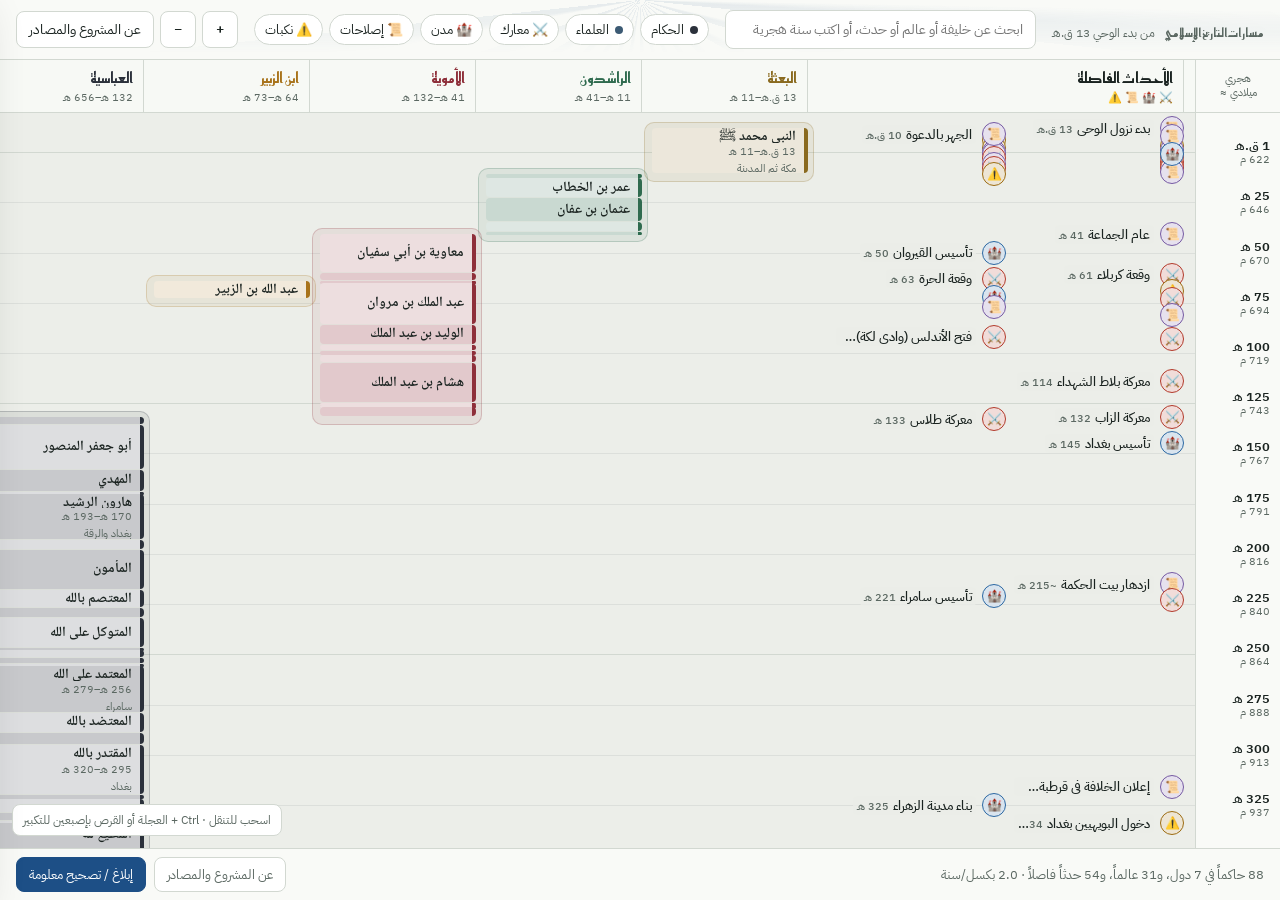
==== commit 7fd14e6d: "Link site data to the sources registry Sync SOURCES with docs/SOURCES.md (Shamela IDs, editions, aux" ====
--- a/site/index.html
+++ b/site/index.html
@@ -86,8 +86,11 @@
       </ul>
       <h3>المصادر المعتمدة</h3>
       <ol id="srcList"></ol>
+      <h3>مراجع معاصرة مساعدة</h3>
+      <p>تساعد في السرد واختيار الأحداث والشخصيات، ولا يُعتمد عليها وحدها في تاريخ أو رقم.</p>
+      <ul id="srcAuxList"></ul>
       <h3>حالة البيانات</h3>
-      <p>هذه نسخة أولى تضم الأموية، وخلافة ابن الزبير، والعباسية في بغداد، وأموية الأندلس، والفاطمية. جميع السجلات الآن بحالة «مسودة» حتى تتم مراجعتها على المصادر. الدول التالية في خطة الإدخال: العباسية في القاهرة، والمماليك، والعثمانية، والمرابطون والموحدون، والسلاجقة وغيرها.</p>
+      <p>هذه نسخة أولى تضم البعثة النبوية، والخلافة الراشدة، والأموية، وخلافة ابن الزبير، والعباسية في بغداد، وأموية الأندلس، والفاطمية. جميع السجلات الآن بحالة «مسودة» حتى تُراجع على المصادر، وتظهر في بطاقة كل سجل إحالاته بالجزء والصفحة حين تكتمل، مع رابط إلى الصفحة في المكتبة الشاملة. الدول التالية في خطة الإدخال: العباسية في القاهرة، والمماليك، والعثمانية، والمرابطون والموحدون، والسلاجقة وغيرها.</p>
       <p>إن وجدت خطأ فاستخدم زر «إبلاغ / تصحيح معلومة» في أي بطاقة أو أسفل الصفحة.</p>
      </div>
     </div>
--- a/site/styles.css
+++ b/site/styles.css
@@ -12,6 +12,7 @@
   --focus: #1d4f86;
   --shadow: 0 10px 40px rgba(20, 30, 26, 0.16);
 
+  --d-nubuwwa: #8a6a1f;
   --d-rashidun: #2f6b4f;
   --d-umayyad: #8e2f3a;
   --d-zubayr: #a8731b;
@@ -34,7 +35,7 @@
   :root:not([data-theme="light"]) {
     --bg: #111614; --surface: #171d1a; --raised: #1e2522; --ink: #e5ebe6; --muted: #98a59e; --line: #2c3631;
     --grid: rgba(229, 235, 230, 0.06); --accent: #7fb0e6; --accent-ink: #0d1a28; --focus: #9cc3ef; --shadow: 0 10px 40px rgba(0, 0, 0, 0.5);
-    --d-rashidun: #6fbf9a; --d-umayyad: #c75b67; --d-zubayr: #d39b3c; --d-abbasid: #9aa6b8; --d-andalus: #4fb3a1; --d-fatimid: #72b45c;
+    --d-nubuwwa: #e0be6a; --d-rashidun: #6fbf9a; --d-umayyad: #c75b67; --d-zubayr: #d39b3c; --d-abbasid: #9aa6b8; --d-andalus: #4fb3a1; --d-fatimid: #72b45c;
     --c-battle: #e0705f; --c-city: #6ea6dc; --c-reform: #a991d4; --c-calamity: #d3a24a; --c-scholar: #8eb0cc;
     color-scheme: dark;
   }
@@ -42,7 +43,7 @@
 :root[data-theme="dark"] {
   --bg: #111614; --surface: #171d1a; --raised: #1e2522; --ink: #e5ebe6; --muted: #98a59e; --line: #2c3631;
   --grid: rgba(229, 235, 230, 0.06); --accent: #7fb0e6; --accent-ink: #0d1a28; --focus: #9cc3ef; --shadow: 0 10px 40px rgba(0, 0, 0, 0.5);
-  --d-rashidun: #6fbf9a; --d-umayyad: #c75b67; --d-zubayr: #d39b3c; --d-abbasid: #9aa6b8; --d-andalus: #4fb3a1; --d-fatimid: #72b45c;
+  --d-nubuwwa: #e0be6a; --d-rashidun: #6fbf9a; --d-umayyad: #c75b67; --d-zubayr: #d39b3c; --d-abbasid: #9aa6b8; --d-andalus: #4fb3a1; --d-fatimid: #72b45c;
   --c-battle: #e0705f; --c-city: #6ea6dc; --c-reform: #a991d4; --c-calamity: #d3a24a; --c-scholar: #8eb0cc;
   color-scheme: dark;
 }
@@ -242,3 +243,7 @@
 @media (prefers-reduced-motion: reduce) {
   .star-border::before, .bar::before { animation: none; }
 }
+
+/* روابط المصادر إلى المكتبة الشاملة */
+.srcs a, #srcList a, #srcAuxList a { color: inherit; text-decoration: underline; text-decoration-color: var(--muted); text-underline-offset: 3px; }
+#srcList .muted, #srcAuxList .muted { color: var(--muted); font-size: 0.9em; }
